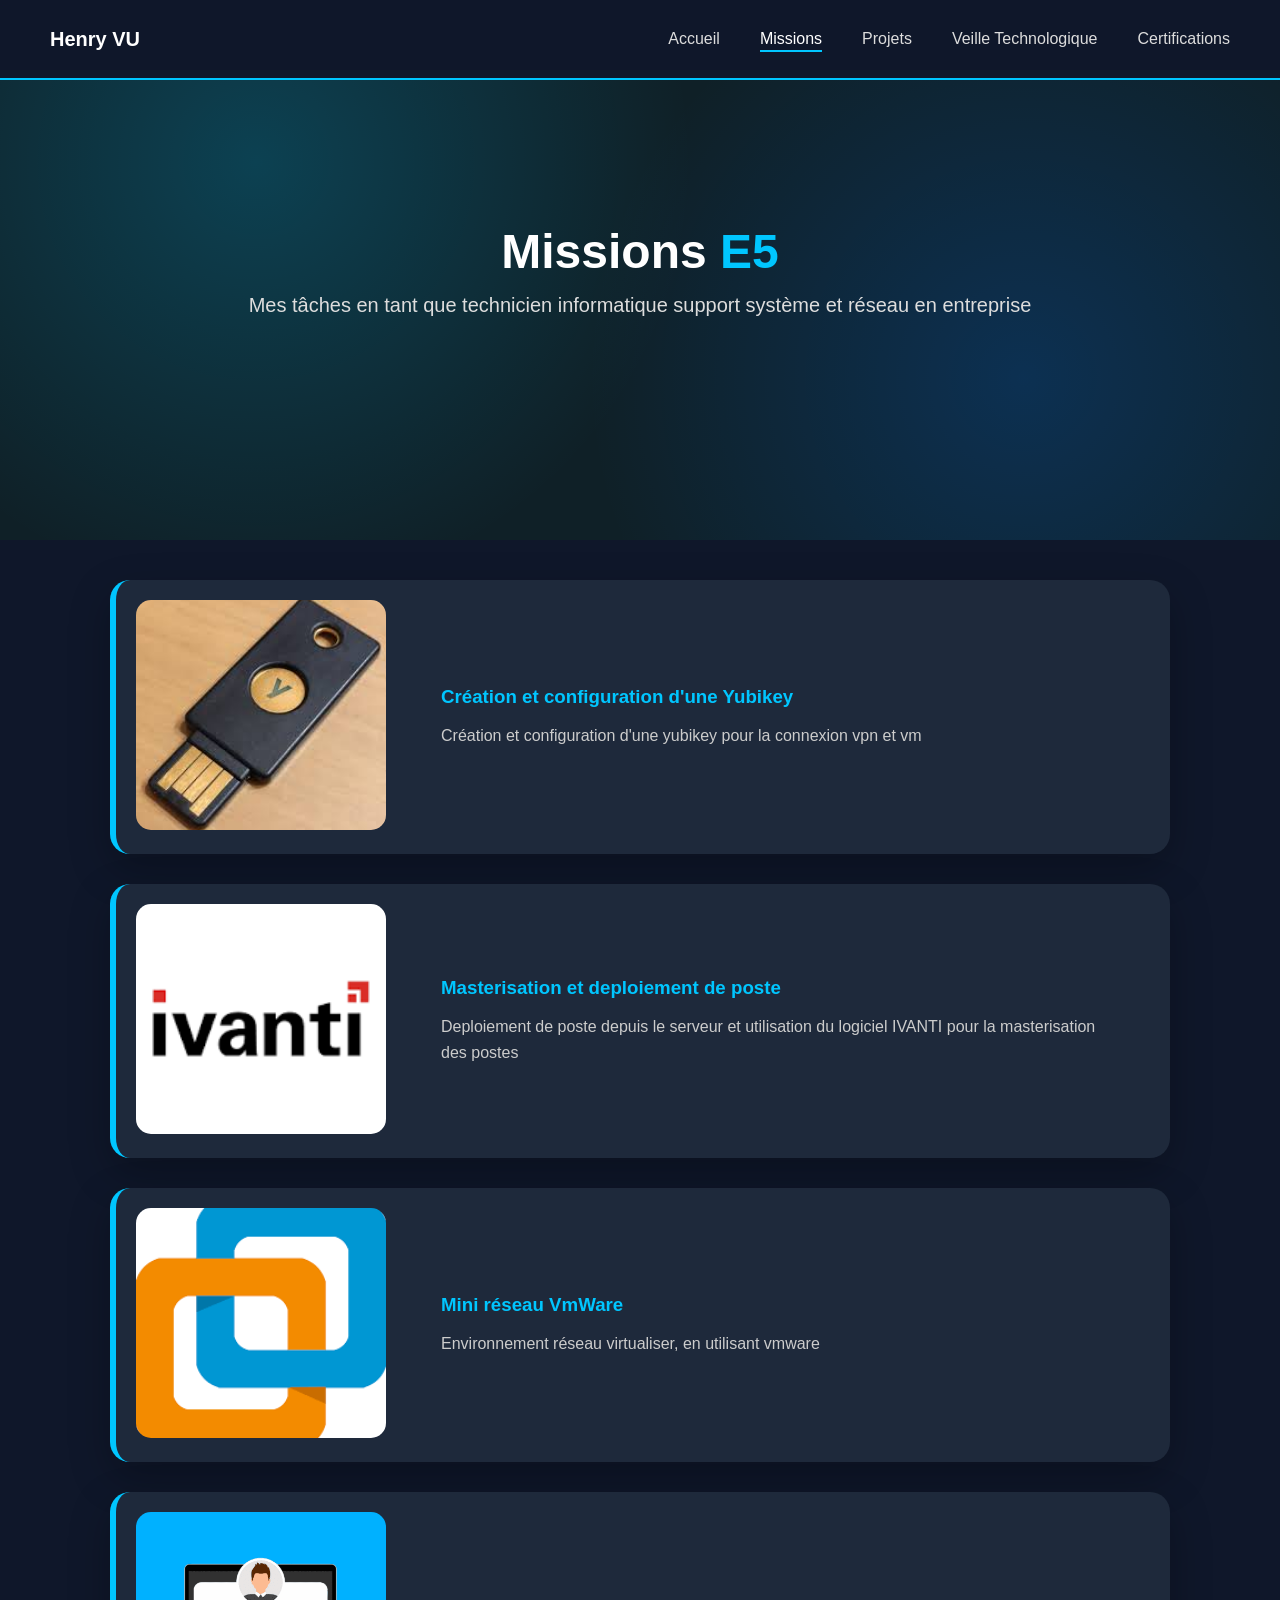
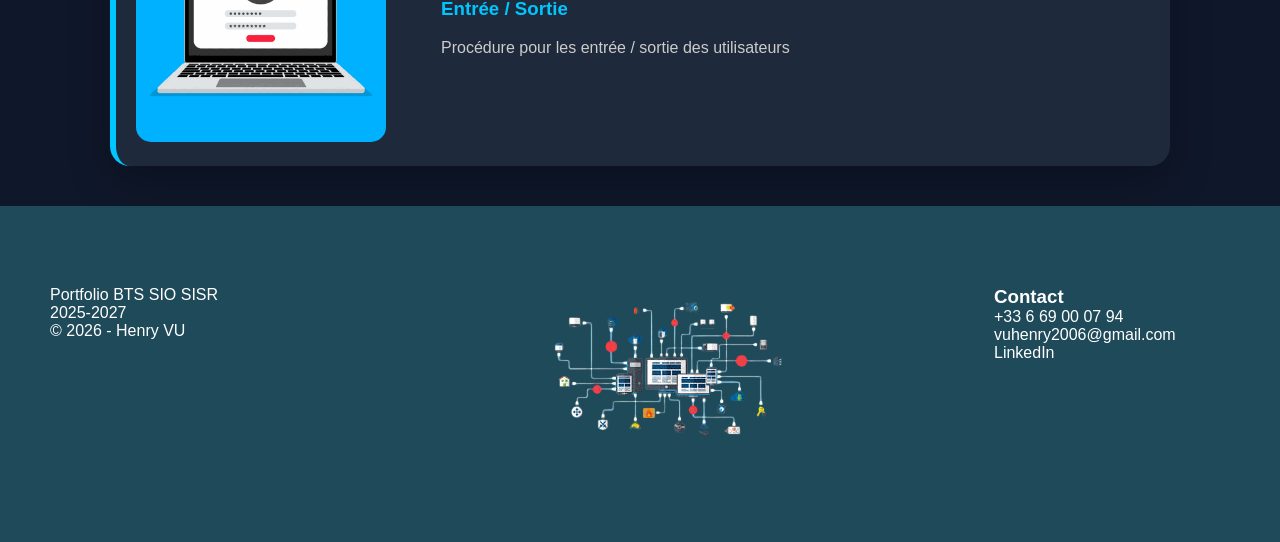
==== e5.html @ 15921a3d "Add files via upload" ====
<!DOCTYPE html>
<html lang="fr">
<head>
    <meta charset="UTF-8">
    <meta name="viewport" content="width=device-width, initial-scale=1.0">
    <title>Missions - Henry VU</title>
    <link rel="stylesheet" href="css/style.css">
</head>
<body>

<!-- ===================== HEADER ===================== -->
<header>
    <div class="logo">Henry VU</div>
    <nav>
        <ul>
            <li><a href="index.html">Accueil</a></li>
            <li><a href="e5.html" class="active">Missions</a></li>
            <li><a href="e6.html">Projets</a></li>
            <li><a href="veille.html">Veille Technologique</a></li>
            <li><a href="certif.html">Certifications</a></li>
        </ul>
    </nav>
</header>

<!-- ===================== HERO PAGE INTERNE ===================== -->
<section class="hero page-hero">
    <div class="hero-text">
        <h1>Missions <span>E5</span></h1>
        <p>Mes tâches en tant que technicien informatique support système et réseau en entreprise</p>
    </div>
</section>

<!-- ===================== MISSIONS E5 ===================== -->
<section class="cards-section">

    <div class="card-horizontal">

        <!-- IMAGE CLIQUABLE -->
        <a href="pdf/yubikey.pdf" target="_blank">
            <img src="images/yubikey.jpg" alt="Réseau">
        </a>

        <div class="card-content">
            <h3>Création et configuration d'une Yubikey</h3>
            <p>
                Création et configuration d'une yubikey pour la connexion vpn et vm
            </p>
        </div>

    </div>

    <div class="card-horizontal">

        <!-- IMAGE CLIQUABLE -->
        <a href="pdf/ivanti.pdf" target="_blank">
            <img src="images/ivanti.png" alt="Réseau">
        </a>

        <div class="card-content">
            <h3>Masterisation et deploiement de poste</h3>
            <p>
                Deploiement de poste depuis le serveur et utilisation du logiciel IVANTI pour la masterisation des postes
            </p>
        </div>

    </div>

    <div class="card-horizontal">

        <!-- IMAGE CLIQUABLE -->
        <a href="pdf/test.pdf" target="_blank">
            <img src="images/vmware.png" alt="Réseau">
        </a>

        <div class="card-content">
            <h3>Mini réseau VmWare</h3>
            <p>
                Environnement réseau virtualiser, en utilisant vmware
            </p>
        </div>

    </div>

    </div>

    <div class="card-horizontal">

        <!-- IMAGE CLIQUABLE -->
        <a href="pdf/user.pdf" target="_blank">
            <img src="images/user.png" alt="Réseau">
        </a>

        <div class="card-content">
            <h3>Entrée / Sortie</h3>
            <p>
                Procédure pour les entrée / sortie des utilisateurs
            </p>
        </div>

    </div>

</section>

<!-- FOOTER GLOBAL -->
<footer class="main-footer">

    <div class="footer-left">
        <p>Portfolio BTS SIO SISR</p>
	<p>2025-2027</p>
        <div class="socials"></div>
        <p class="copyright">© 2026 - Henry VU</p>
    </div>

    <div class="footer-left">
        <img src="images/footer2.png" alt="Logo">
    </div>

    <div class="footer-right">
        <h3>Contact</h3>
        <p>+33 6 69 00 07 94</p>
	<p>vuhenry2006@gmail.com</p>
	<a href="https://www.linkedin.com/in/henry-vu-423436365/" target="_blank" class="link-custom">
    LinkedIn
</a>
    </div>

</footer>

</body>
</html>
---- css/style.css ----
/* ===================== RESET ===================== */
* {
    margin: 0;
    padding: 0;
    box-sizing: border-box;
}

body {
    font-family: 'Segoe UI', sans-serif;
    background-color: #0f172a; /* fond IT sombre global */
    color: #ddd;
}

/* ===================== HEADER ===================== */
header {
    display: flex;
    justify-content: space-between;
    align-items: center;
    height: 80px;
    padding: 0 50px;
    background: #0f172a;
    border-bottom: 2px solid #00c6ff;
    position: fixed;
    top: 0;
    width: 100%;
    z-index: 1000;
}

header .logo {
    font-weight: bold;
    font-size: 20px;
    color: white;
}

header nav ul {
    display: flex;
    list-style: none;
    gap: 40px;
}

header nav a {
    text-decoration: none;
    color: #ddd;
    font-weight: 500;
    position: relative;
    padding-bottom: 5px;
    transition: 0.3s;
}

/* Hover menu */
header nav a:hover {
    color: white;
}

/* Trait animé pour menu */
header nav a::after {
    content: "";
    position: absolute;
    left: 0;
    bottom: 0;
    width: 0%;
    height: 2px;
    background: #00c6ff;
    transition: 0.3s;
}

header nav a:hover::after,
header nav a.active::after {
    width: 100%;
}

header nav a.active {
    color: white;
}

/* ===================== HERO ===================== */
.hero {
    display: flex;
    flex-direction: column;
    justify-content: center; /* centre le texte et les bulles */
    align-items: center;
    gap: 60px; /* espace fixe entre texte et bulles */
    height: 60vh; /* prendre toute la hauteur de l'écran */
    padding: 50px 20px;
    text-align: center;
    color: white;

    /* Fond IT network */
    background: radial-gradient(circle at 20% 30%, #00c6ff33, transparent 40%),
                radial-gradient(circle at 80% 70%, #0072ff33, transparent 40%),
                #0f2027;
}

.hero-text h1 {
    font-size: 48px;
    margin-bottom: 15px;
}

.hero-text h1 span {
    color: #00c6ff;
}

.hero-text p {
    font-size: 20px;
    margin-bottom: 20;
    color: #ddd;
}

/* ===================== BOUTONS (optionnel) ===================== */
.btn-dark {
    background: #00c6ff;
    color: white;
    padding: 12px 40px;
    border-radius: 30px;
    text-decoration: none;
    transition: 0.3s;
}

.btn-dark:hover {
    background: #009edb;
}

.btn-light {
    background: transparent;
    color: #00c6ff;
    padding: 12px 40px;
    border-radius: 30px;
    text-decoration: none;
    border: 2px solid #00c6ff;
    transition: 0.3s;
}

.btn-light:hover {
    background: #00c6ff;
    color: white;
}

.buttons {
    display: flex;
    gap: 20px;
    justify-content: center;
    margin-top: 30px; /* espace entre texte et bulles */
}

/* ===================== CARDS HORIZONTALES ===================== */

.cards-section {
    max-width: 1100px;
    margin: 40px auto;
    padding: 0 20px;
}

/* CONTENU DROITE */
.card-content {
    padding: 30px;
}

.card-content h3 {
    color: #00c6ff;
    margin-bottom: 15px;
}

.card-content p {
    color: #ccc;
    line-height: 1.6;
}

.card-horizontal {
    display: flex;
    align-items: center;
    background: #1e293b;
    border-radius: 20px;
    padding: 20px;
    margin-bottom: 30px;
    box-shadow: 0 15px 40px rgba(0,0,0,0.25);
    border-left: 6px solid #00c6ff;
    transition: 0.3s;
}

.card-horizontal a {
    display: block;
    margin-right: 25px;
}

.card-horizontal img {
    width: 250px;
    height: 230px;
    object-fit: cover;
    border-radius: 15px;
    transition: 0.3s;
}

.card-horizontal img:hover {
    transform: scale(1.05);
    opacity: 0.9;
}

/* ===================== VEILLE SECTION ===================== */

.veille-section {
    display: flex;
    justify-content: center;
    gap: 100px;
    padding: 120px 50px 80px;
    background: #0f172a;
}

.veille-card {
    position: relative;
    width: 360px;
    height: 420px;
    border-radius: 20px;
    overflow: hidden;
    box-shadow: 0 15px 40px rgba(0,0,0,0.15);
}

.veille-card img {
    width: 100%;
    height: 100%;
    object-fit: cover;
}

.veille-content {
    position: absolute;
    bottom: 0;
    background: rgba(0,0,0,0.65);
    color: white;
    padding: 20px;
    width: 100%;
    text-align: center;
}

.veille-content h3 {
    margin-bottom: 15px;
}

.btn-outline {
    display: inline-block;
    margin-top: 20px;
    padding: 10px 25px;
    border: 2px solid white;
    border-radius: 30px;
    text-decoration: none;
    color: white;
    transition: 0.3s;
}

.btn-outline:hover {
    background: white;
    color: black;
}

/* ===================== FOOTER GLOBAL ===================== */

.main-footer {
    display: flex;
    justify-content: space-between;
    padding: 80px 50px;
    background: #1f4a59;
    color: white;
}

.footer-left,
.footer-center,
.footer-right {
    width: 20%;
}

.footer-right input {
    width: 100%;
    padding: 10px;
    margin: 10px 0;
    border-radius: 8px;
    border: none;
}

.link-white {
    color: white;
    text-decoration: none;
}

.link-white:hover {
    text-decoration: underline;
}

.link-custom {
    color: white;
    text-decoration: none;
}

.link-custom:hover {
    text-decoration: underline;
}

/* ========================= */
/* SECTION A PROPOS */
/* ========================= */

.about {
    padding: 80px 20px;
    display: flex;
    justify-content: center;
    align-items: center;
}

.about-container {
    max-width: 900px;
    text-align: center;
    background: rgba(255, 255, 255, 0.05);
    padding: 50px;
    border-radius: 20px;
    backdrop-filter: blur(10px);
    box-shadow: 0 0 30px rgba(0, 198, 255, 0.2);
}

.about-container h2 {
    font-size: 32px;
    margin-bottom: 30px;
    color: #00c6ff;
}

.about-container p {
    font-size: 18px;
    line-height: 1.8;
    margin-bottom: 20px;
    color: white;
}
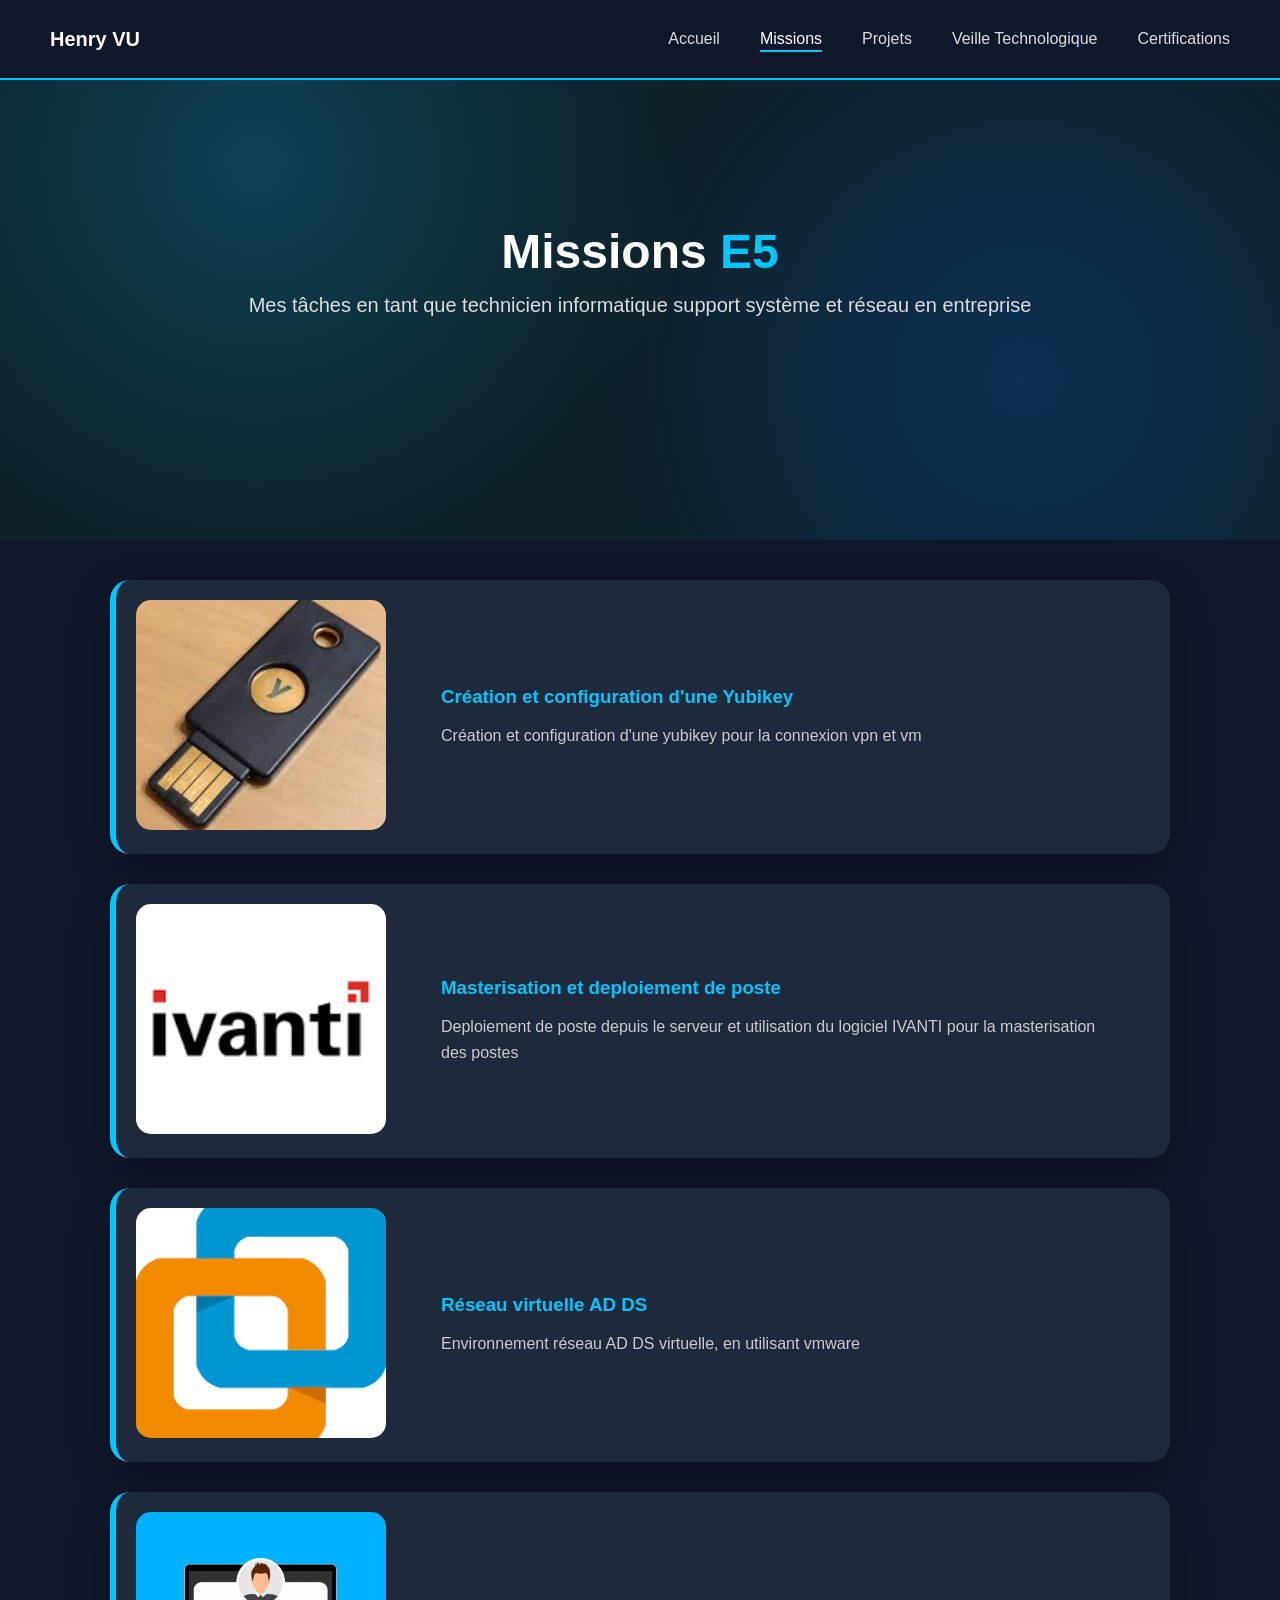
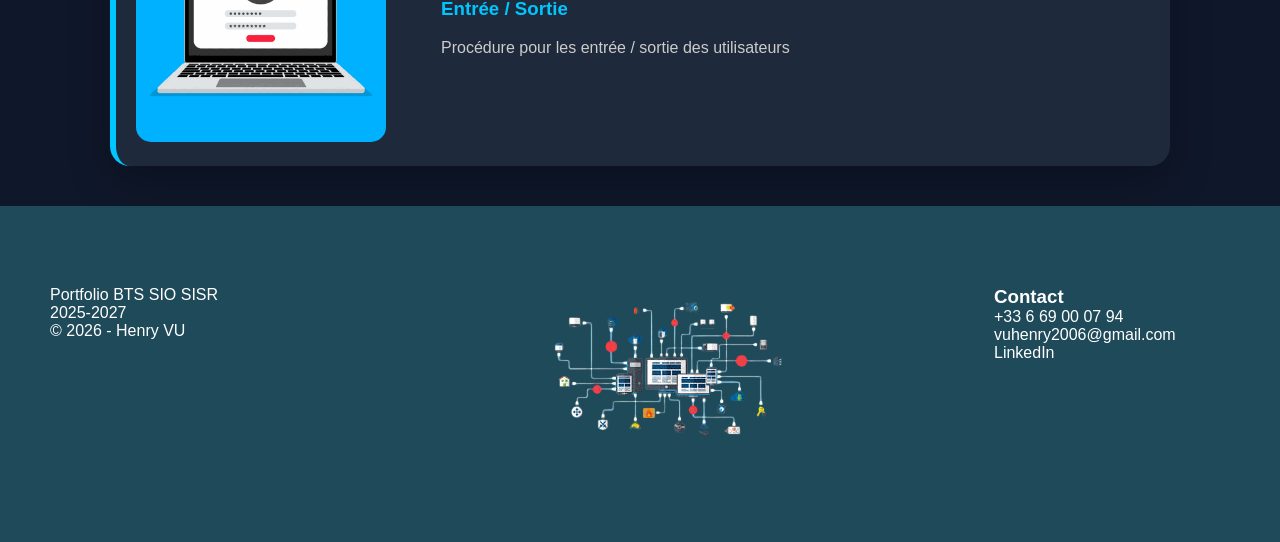
==== commit 41d5c96c: "Update e5.html" ====
--- a/e5.html
+++ b/e5.html
@@ -73,9 +73,9 @@
         </a>
 
         <div class="card-content">
-            <h3>Mini réseau VmWare</h3>
+            <h3>Réseau virtuelle AD DS</h3>
             <p>
-                Environnement réseau virtualiser, en utilisant vmware
+                Environnement réseau AD DS virtuelle, en utilisant vmware
             </p>
         </div>
 
@@ -127,4 +127,4 @@
 </footer>
 
 </body>
-</html>+</html>
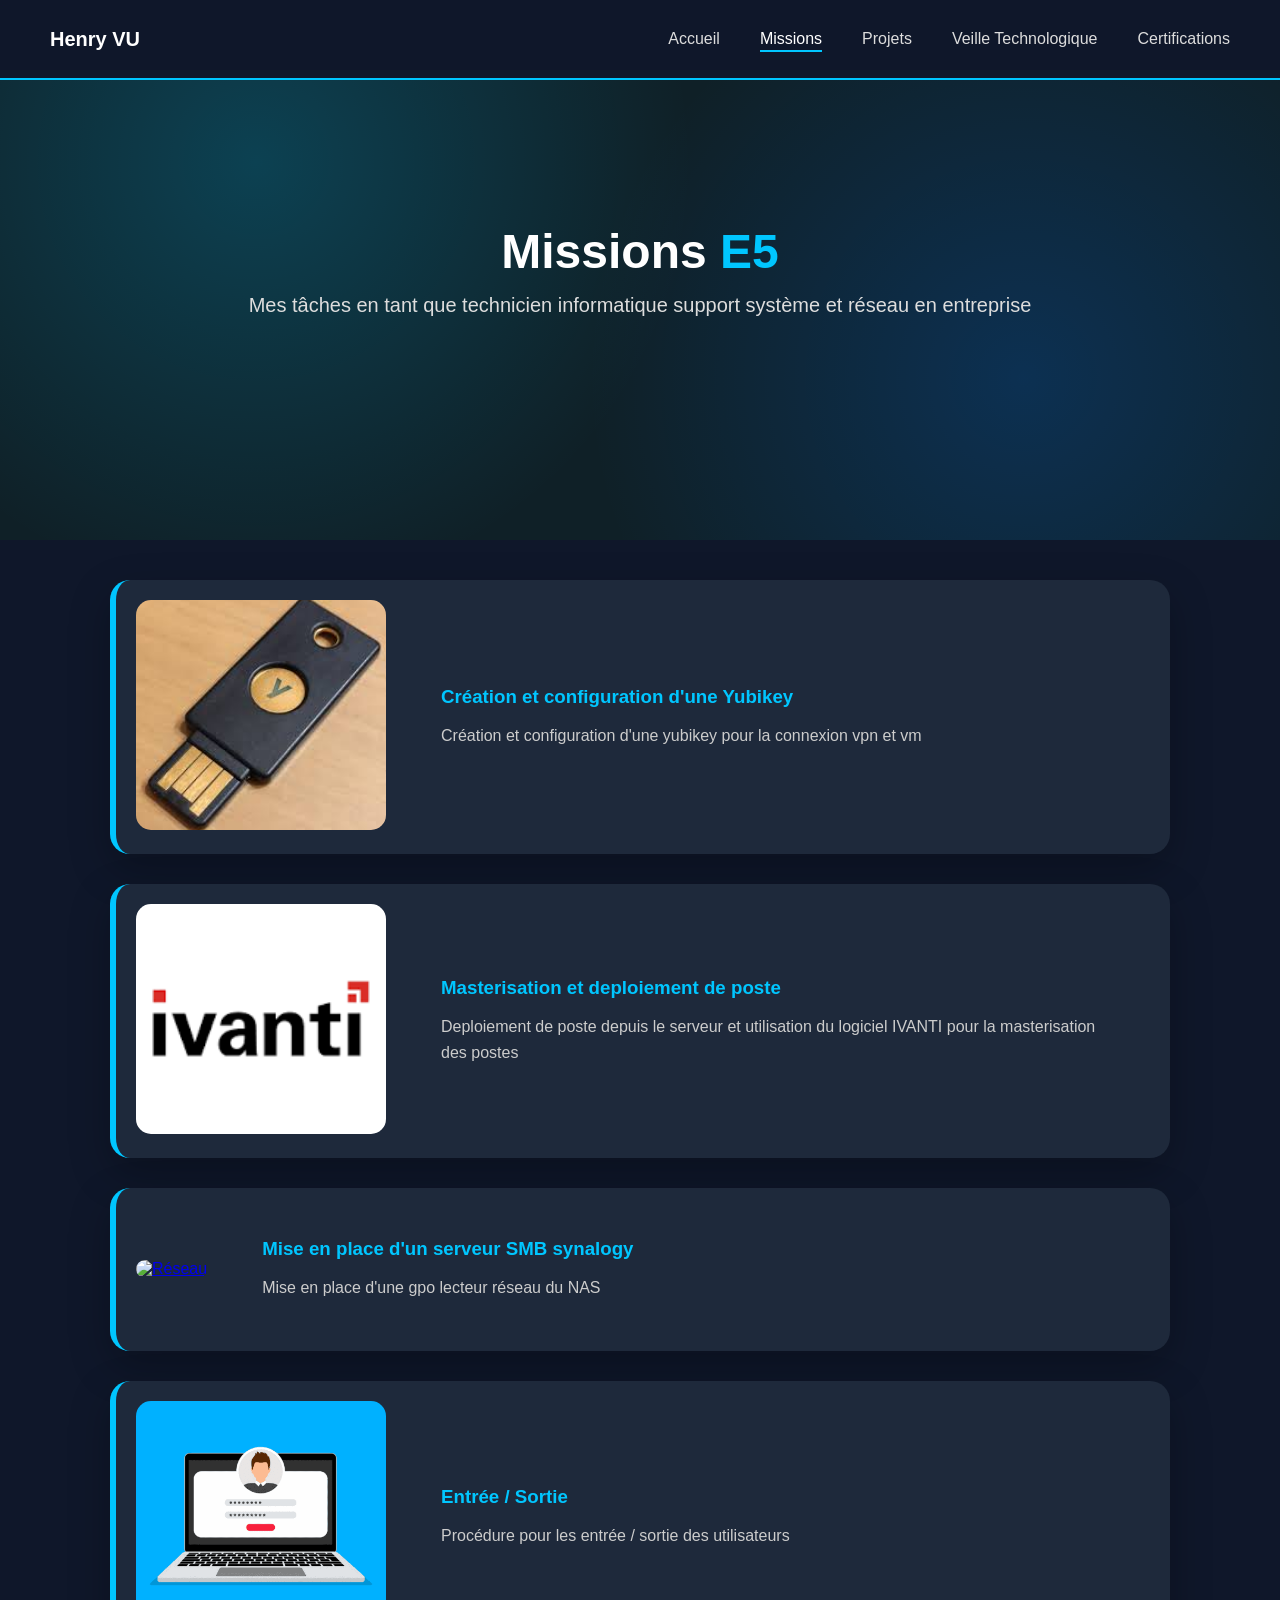
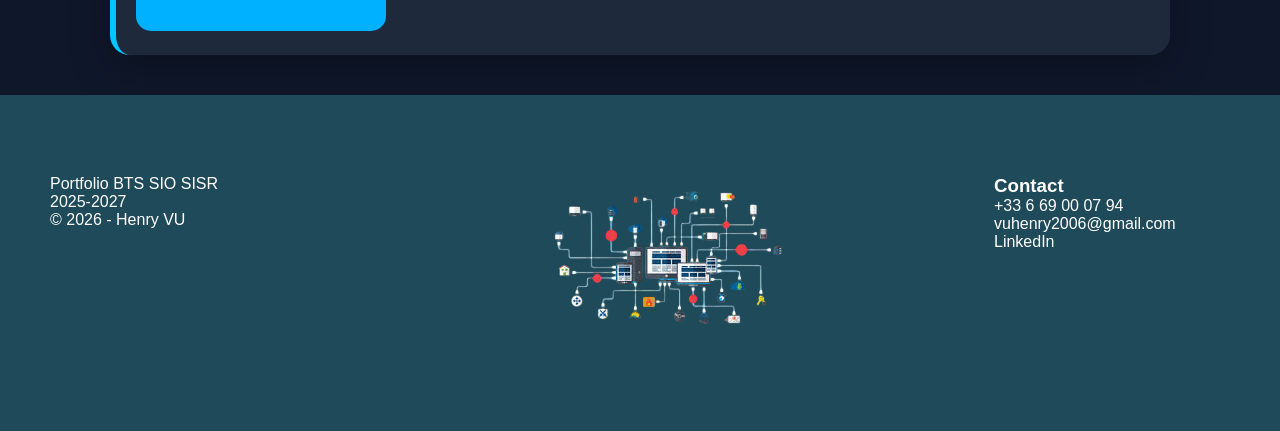
==== commit 2b175905: "Update e5.html" ====
--- a/e5.html
+++ b/e5.html
@@ -68,14 +68,14 @@
     <div class="card-horizontal">
 
         <!-- IMAGE CLIQUABLE -->
-        <a href="pdf/test.pdf" target="_blank">
-            <img src="images/vmware.png" alt="Réseau">
+        <a href="pdf/nas.pdf" target="_blank">
+            <img src="images/nas.png" alt="Réseau">
         </a>
 
         <div class="card-content">
-            <h3>Réseau virtuelle AD DS</h3>
+            <h3>Mise en place d'un serveur SMB synalogy</h3>
             <p>
-                Environnement réseau AD DS virtuelle, en utilisant vmware
+                Mise en place d'une gpo lecteur réseau du NAS
             </p>
         </div>
 
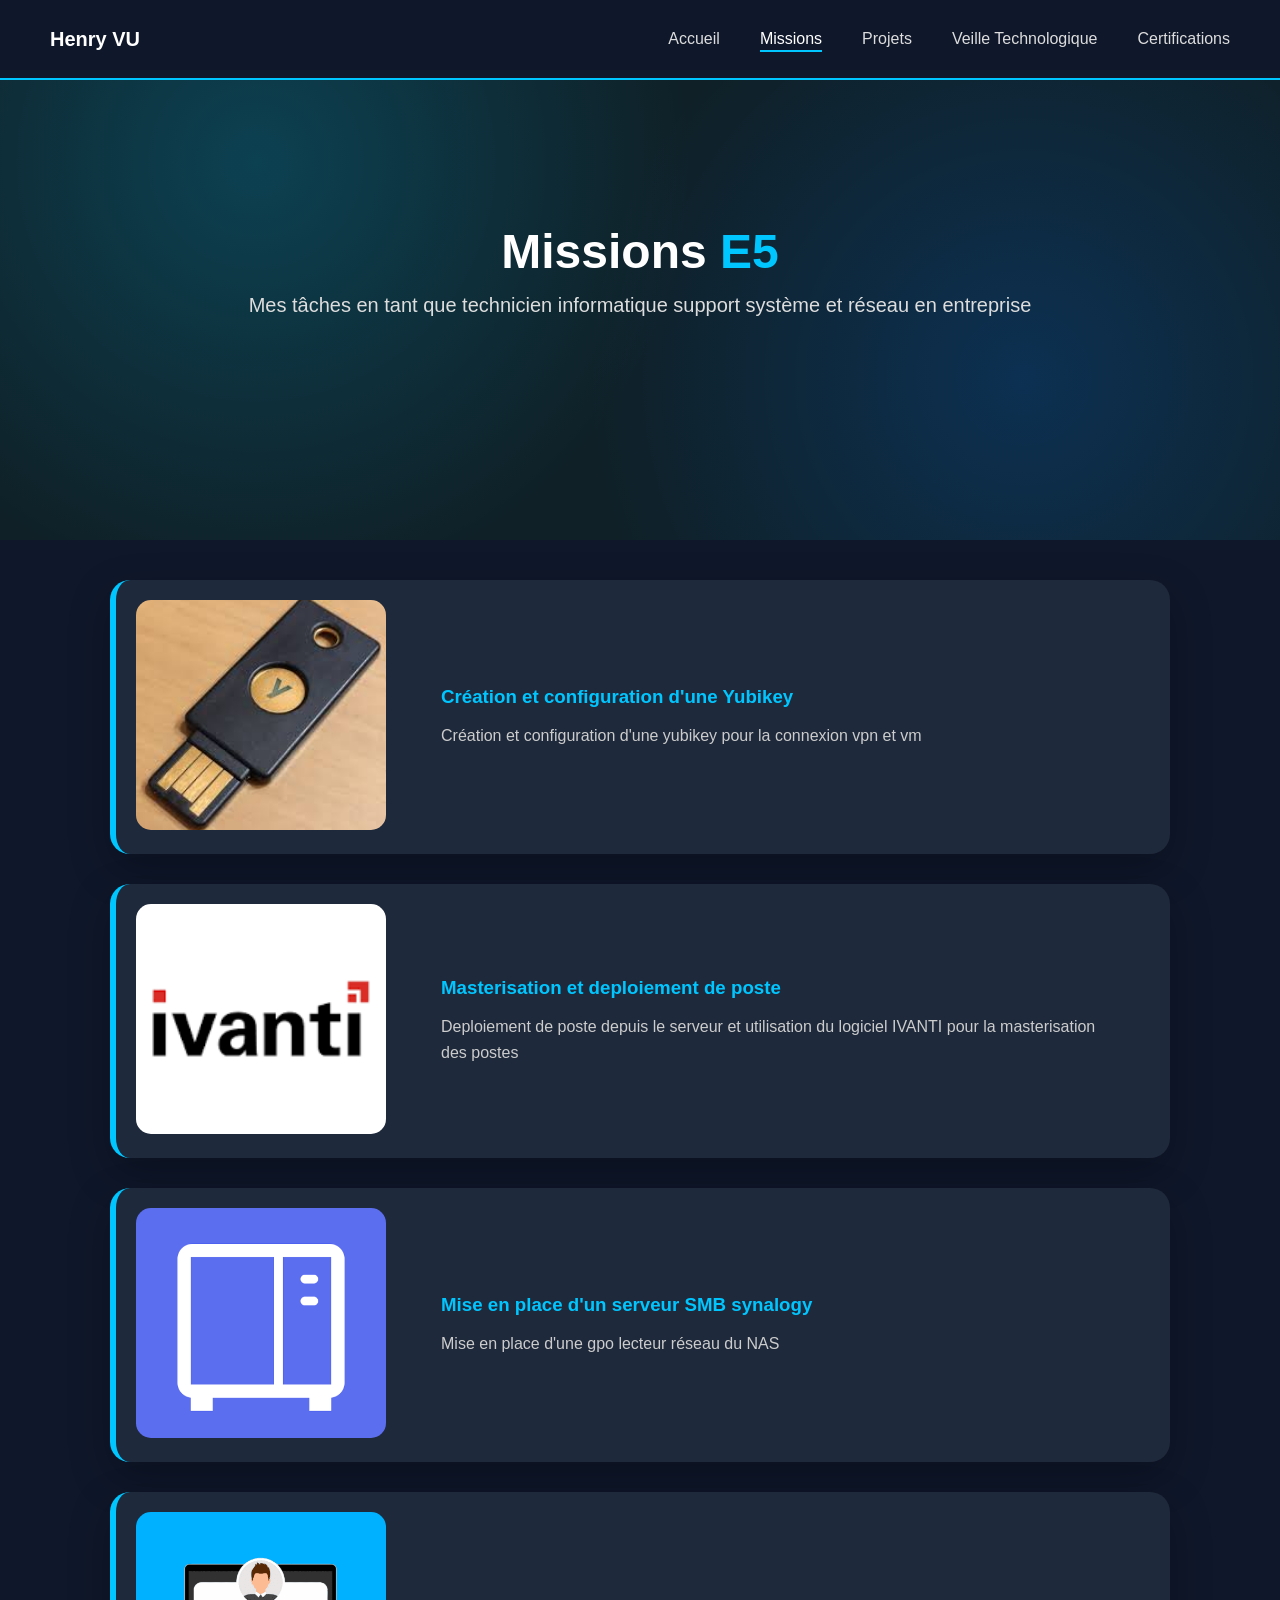
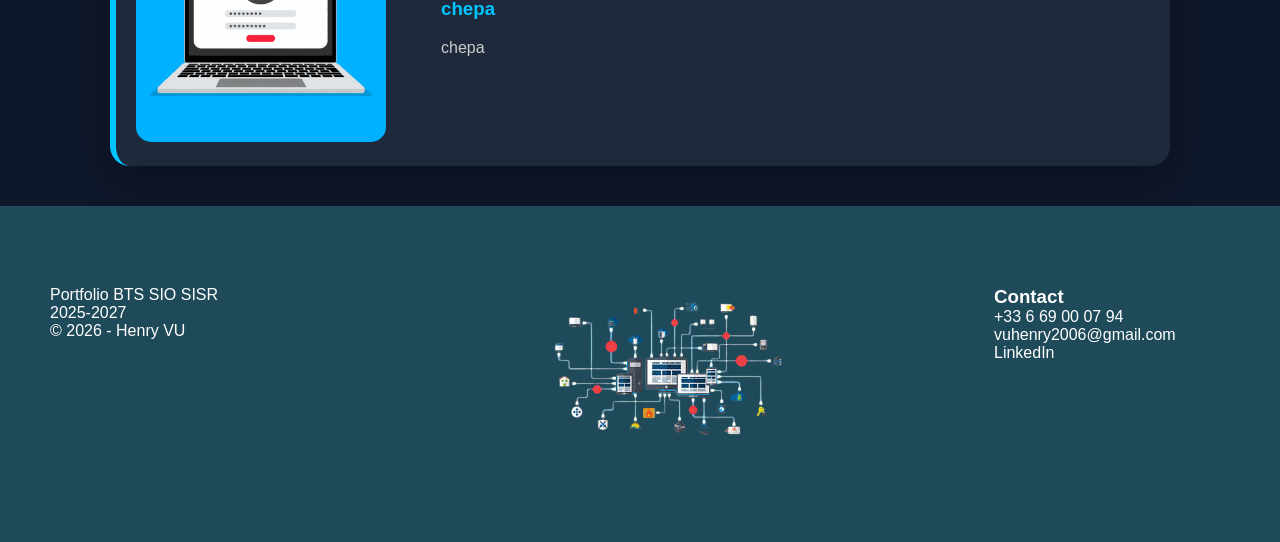
==== commit 287b33e2: "Update e5.html" ====
--- a/e5.html
+++ b/e5.html
@@ -91,9 +91,9 @@
         </a>
 
         <div class="card-content">
-            <h3>Entrée / Sortie</h3>
+            <h3>chepa</h3>
             <p>
-                Procédure pour les entrée / sortie des utilisateurs
+                chepa
             </p>
         </div>
 
